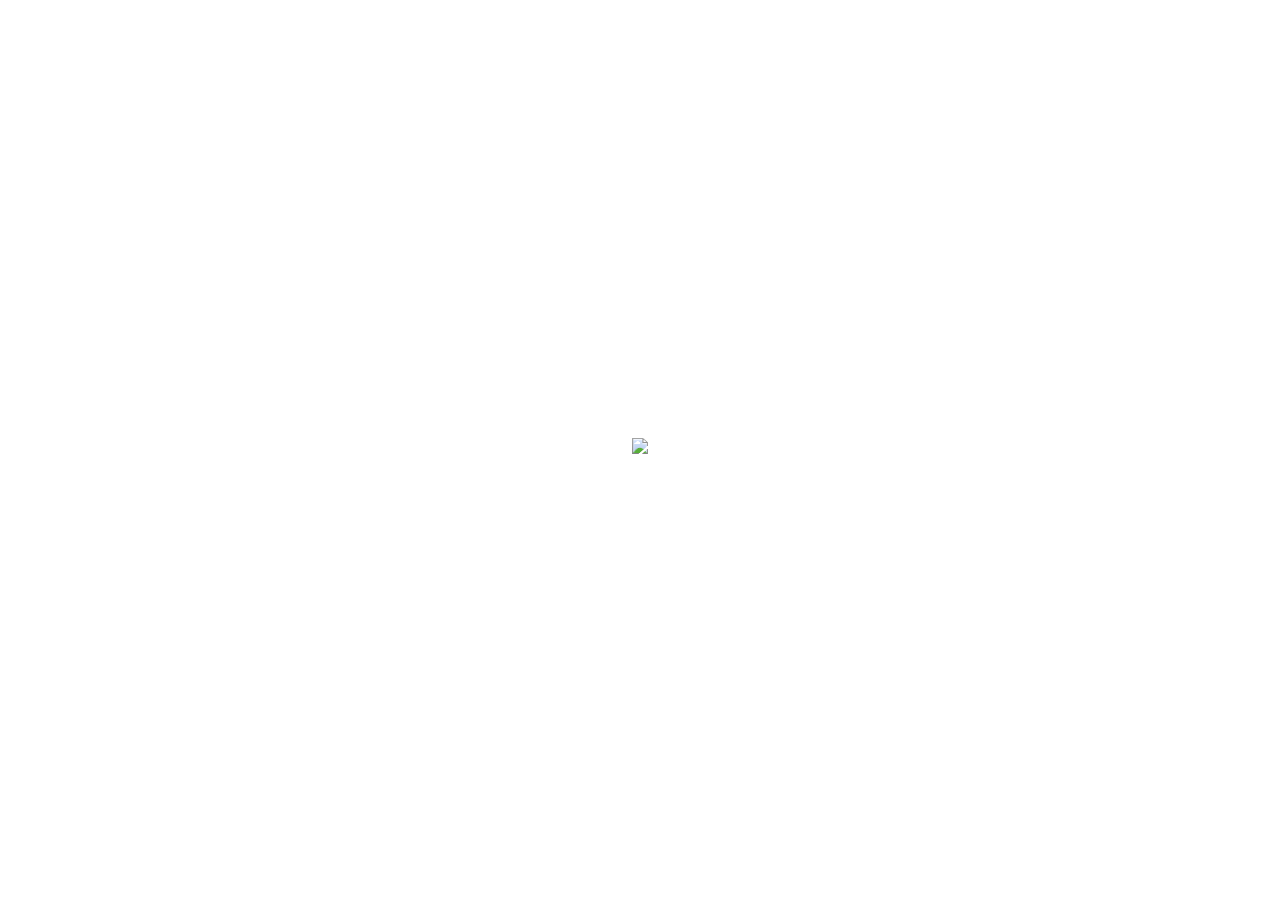
==== b-froggio/index.html @ f0024a96 "Put this in the wrong spot" ====
<!DOCTYPE html>
<html lang="en">
  <head>
    <script src="https://ajax.aspnetcdn.com/ajax/jQuery/jquery-3.5.0.min.js"></script>
    <link
      href="https://fonts.googleapis.com/css2?family=Roboto+Slab&display=swap"
      rel="stylesheet"
    />

    <style>
      body {
        background: rgba(0, 0, 0, 0);
        margin: 0;
        padding: 0;
      }

      #container {
        width: 100%;
        color: #ffffff;
        text-align: center;
        font-size: 15vw;
        font-family: "Roboto Slab", serif;
      }

      img {
        margin-top: 1vw;
        width: 100%;
      }
    </style>
  </head>
  <body>
    <div id="container">
      presented by<br />
      <img src="images/compycore.png" />
    </div>
  </body>

  <script>
    $(document).ready(verticallyCenter);
    $(window).resize(verticallyCenter);

    function verticallyCenter() {
      $("#container").css({
        position: "absolute",
        left: "50%",
        top: "50%",
        "margin-left": -$("#container").outerWidth() / 2,
        "margin-top": -$("#container").outerHeight() / 2
      });
    }

    setInterval(function() {
        $("#container").fadeToggle(2000, function() {});
    }, 30 * 1000);
  </script>
</html>
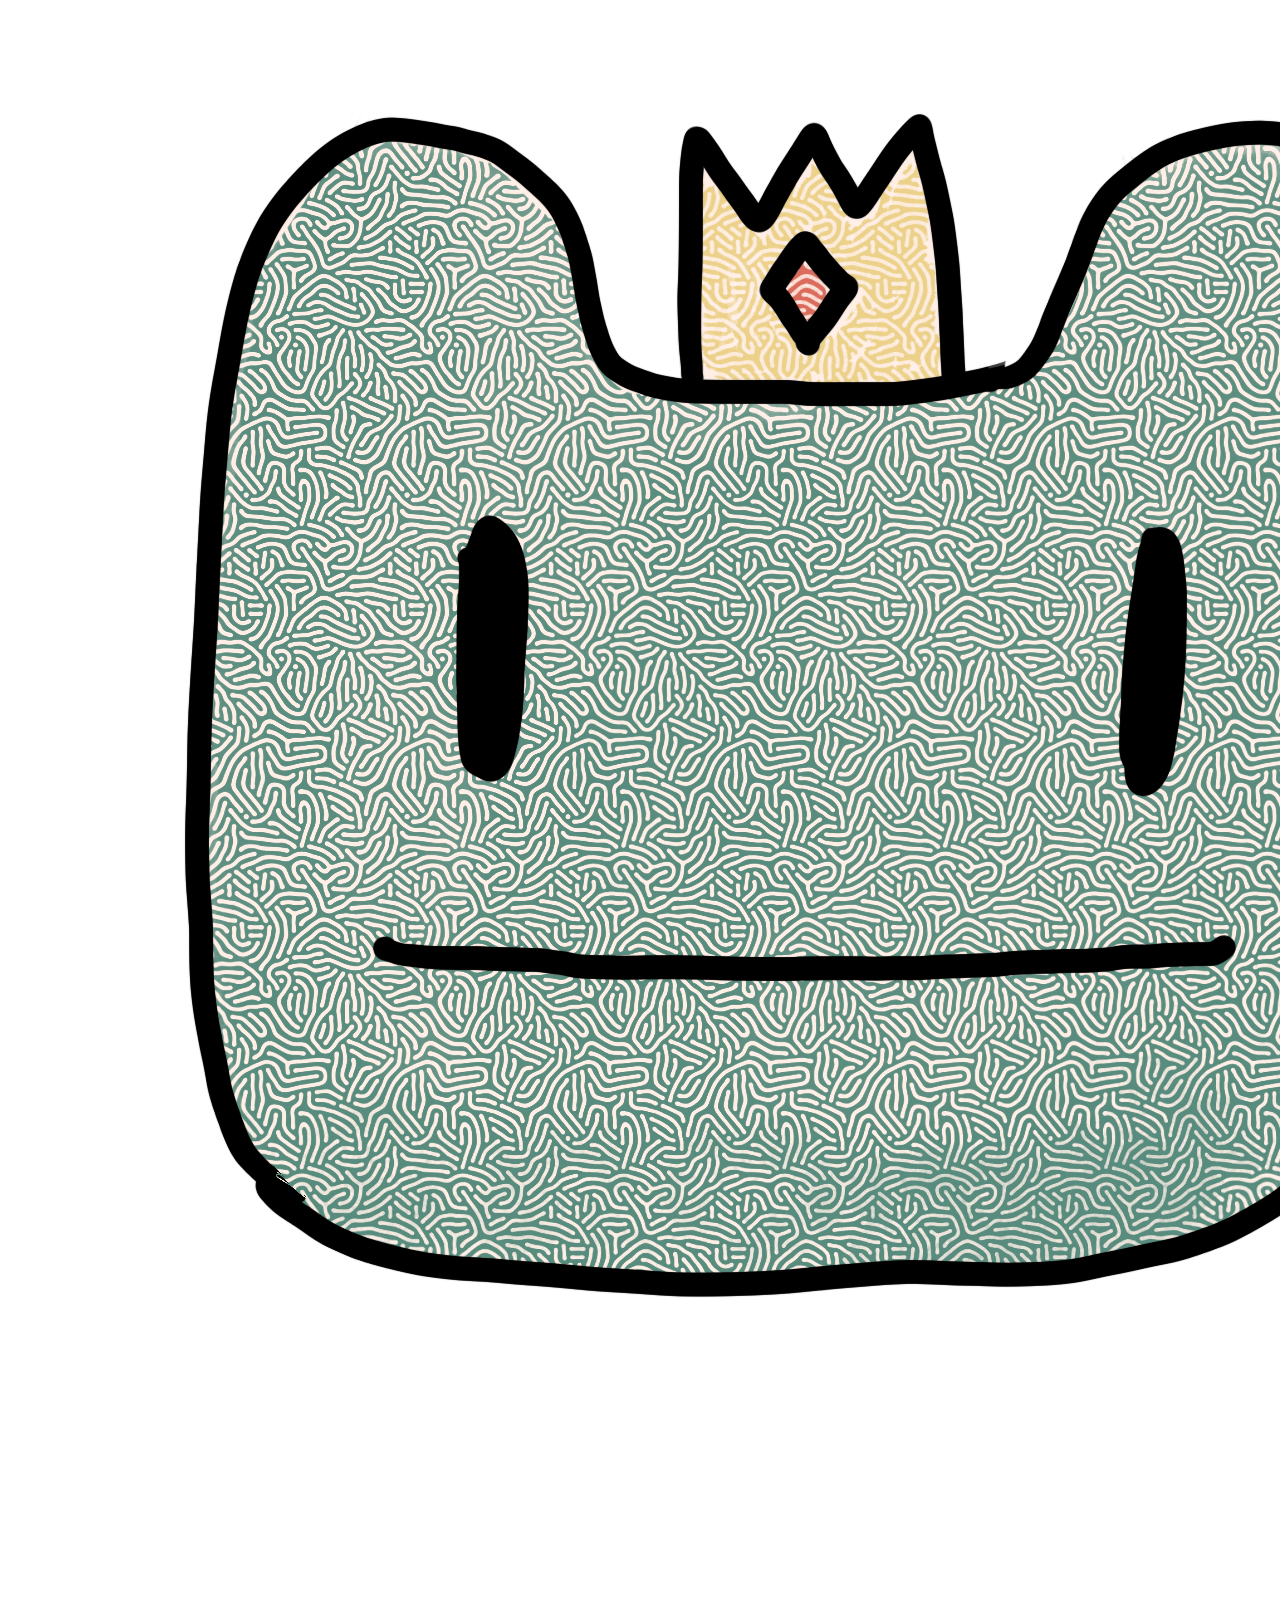
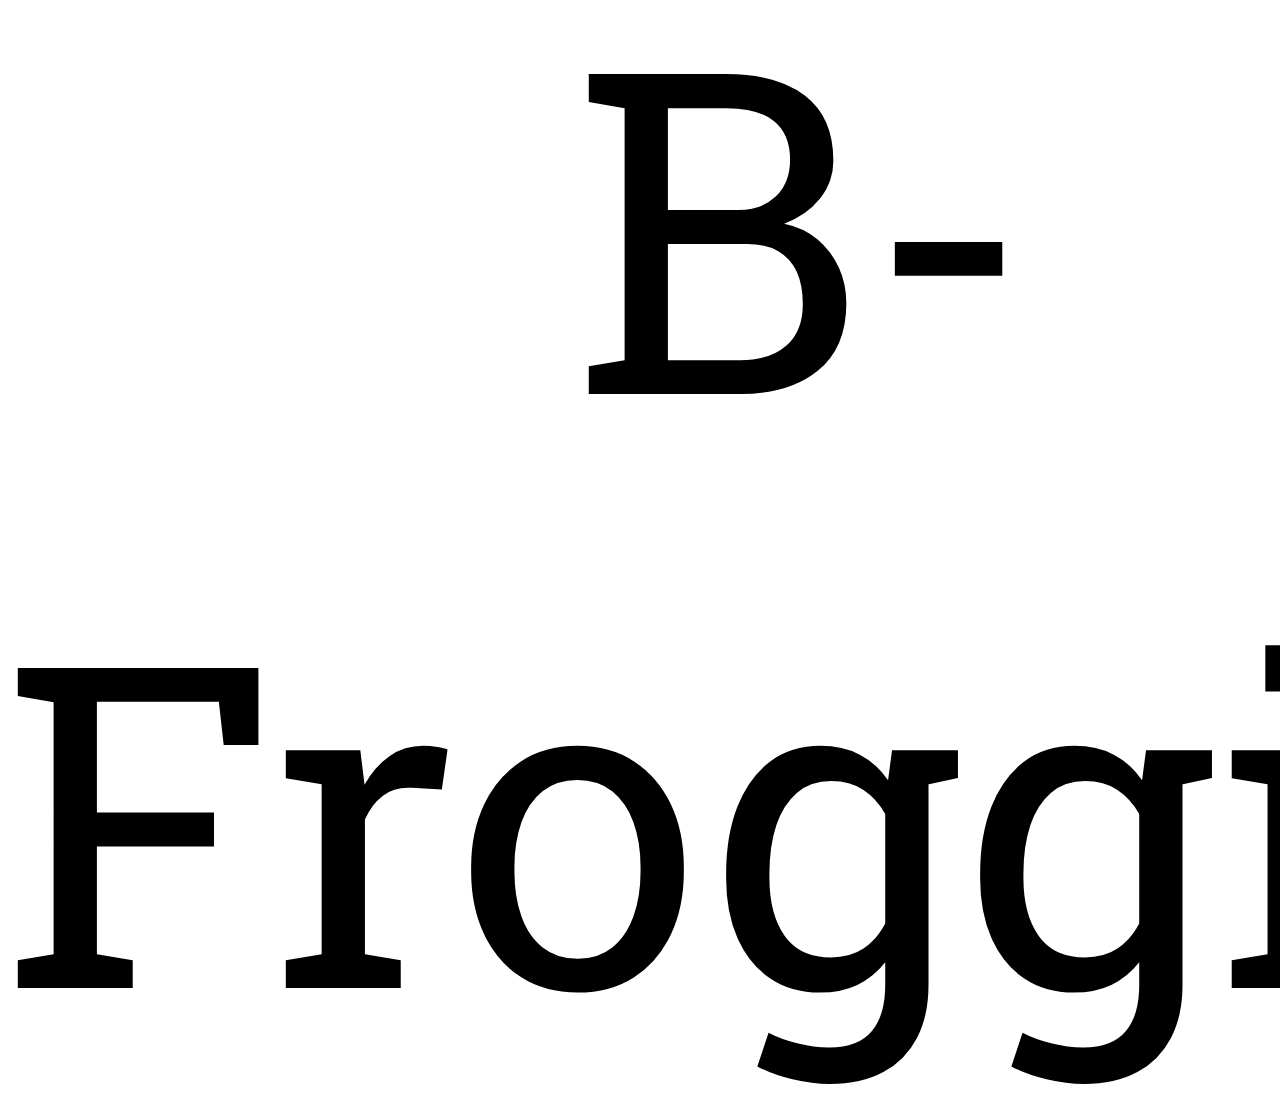
==== commit f1df6759: "A couple steps" ====
--- a/b-froggio/index.html
+++ b/b-froggio/index.html
@@ -15,23 +15,24 @@
       }
 
       #container {
+        height: 100%;
         width: 100%;
-        color: #ffffff;
+        color: #000000;
         text-align: center;
-        font-size: 15vw;
+        font-size: 50vh;
+        vertical-align: middle;
+        display: table-cell;
         font-family: "Roboto Slab", serif;
       }
 
       img {
-        margin-top: 1vw;
-        width: 100%;
+        height: 80%;
       }
     </style>
   </head>
   <body>
     <div id="container">
-      presented by<br />
-      <img src="images/compycore.png" />
+      <div id="avatar"><img src="images/avatar.png" /></div><div>B-Froggio</div>
     </div>
   </body>
 
@@ -48,9 +49,5 @@
         "margin-top": -$("#container").outerHeight() / 2
       });
     }
-
-    setInterval(function() {
-        $("#container").fadeToggle(2000, function() {});
-    }, 30 * 1000);
   </script>
 </html>
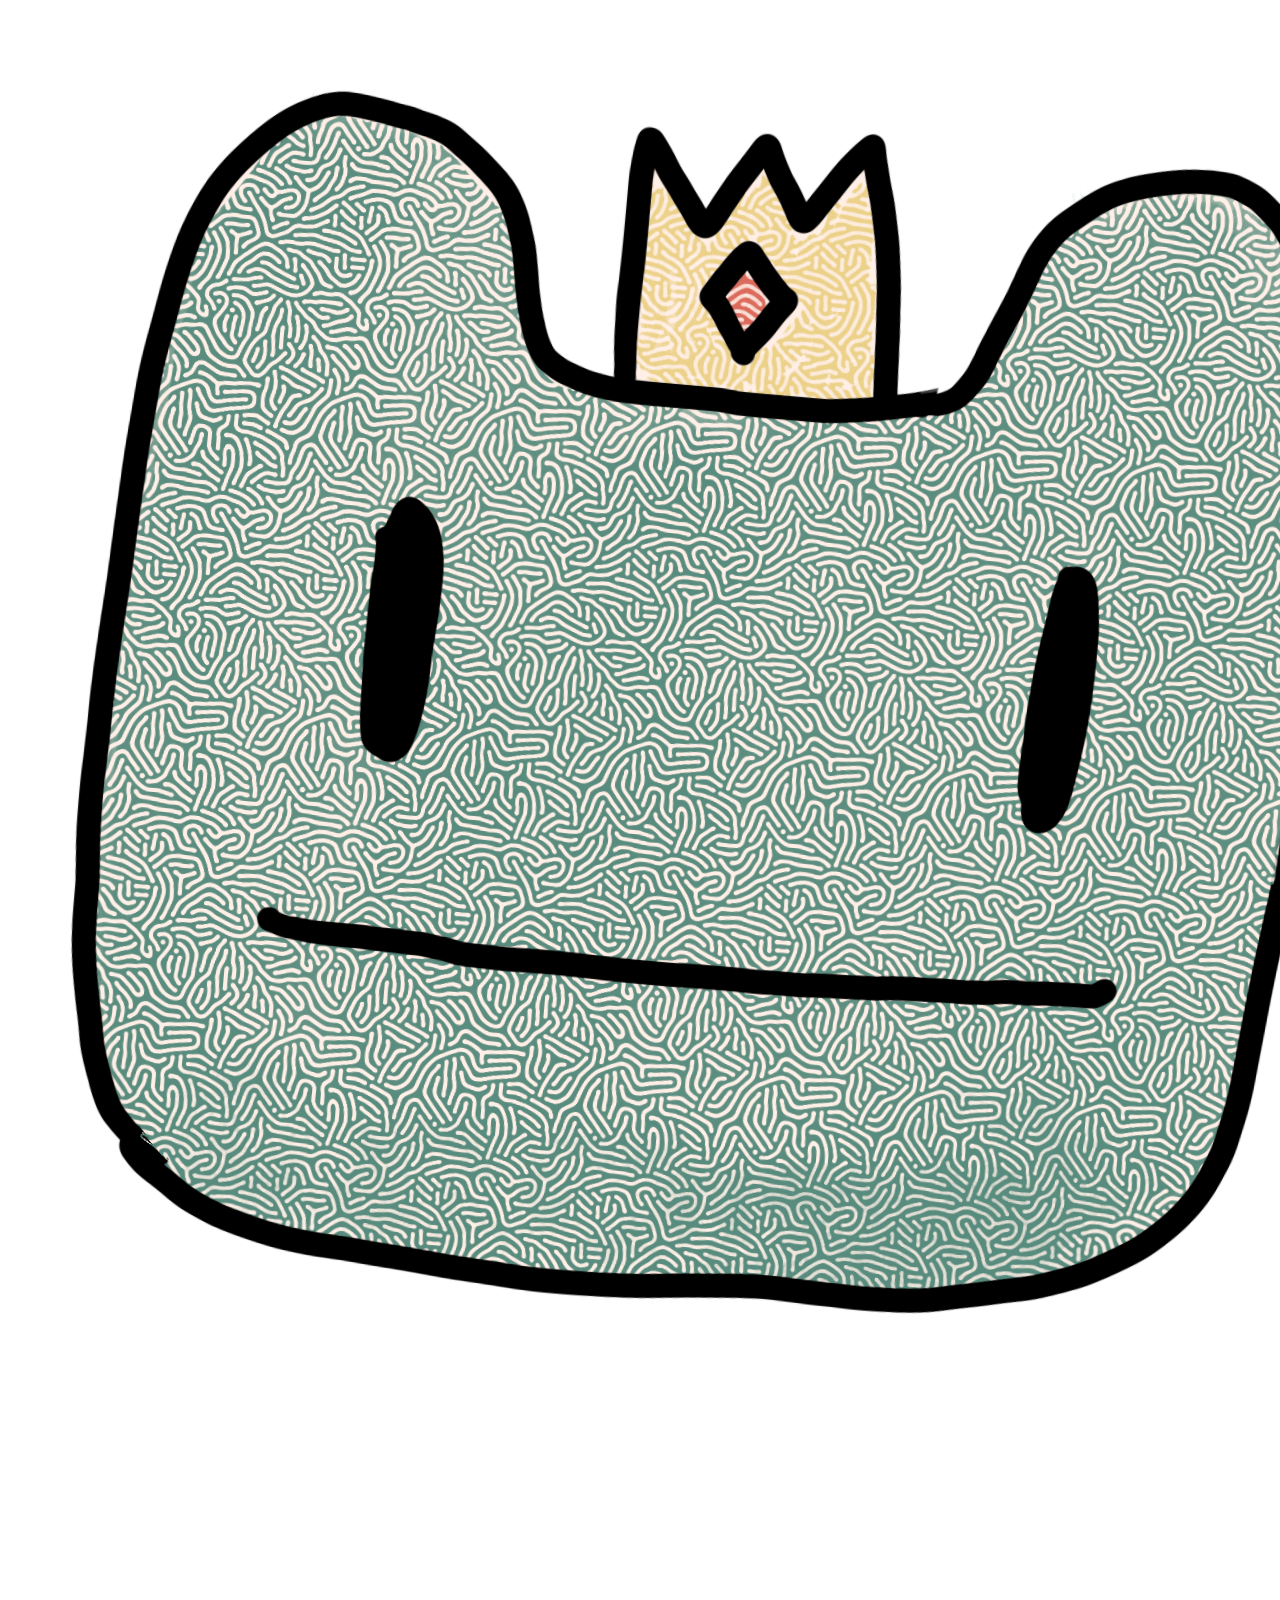
==== commit fcb6d678: "Working but maybe needs a logo redraw" ====
--- a/b-froggio/index.html
+++ b/b-froggio/index.html
@@ -3,50 +3,70 @@
   <head>
     <script src="https://ajax.aspnetcdn.com/ajax/jQuery/jquery-3.5.0.min.js"></script>
     <link
-      href="https://fonts.googleapis.com/css2?family=Roboto+Slab&display=swap"
+      href="https://fonts.googleapis.com/css2?family=Modak&display=swap"
       rel="stylesheet"
     />
 
     <style>
       body {
         background: rgba(0, 0, 0, 0);
-        margin: 0;
-        padding: 0;
+        color: #ffffff;
+        overflow: hidden;
       }
 
-      #container {
-        height: 100%;
-        width: 100%;
-        color: #000000;
-        text-align: center;
-        font-size: 50vh;
-        vertical-align: middle;
-        display: table-cell;
-        font-family: "Roboto Slab", serif;
+      #username {
+        vertical-align: top;
+        margin-left: 2vw;
+        font-size: 75vh;
+        font-family: "Modak", cursive;
       }
 
-      img {
-        height: 80%;
+      .animated {
+        -webkit-animation-duration: 2s;
+        animation-duration: 2s;
+        -webkit-animation-fill-mode: both;
+        animation-fill-mode: both;
+        animation-iteration-count: infinite;
+        -moz-animation-iteration-count: infinite;
+        -webkit-animation-iteration-count: infinite;
+        -o-animation-iteration-count: infinite;
+      }
+
+      @keyframes wobble {
+        0% {
+          transform: rotate(5deg);
+        }
+        50% {
+          transform: rotate(-5deg);
+        }
+        100% {
+          transform: rotate(5deg);
+        }
+      }
+
+      .wobble {
+        -webkit-animation-name: wobble;
+        animation-name: wobble;
       }
     </style>
   </head>
   <body>
-    <div id="container">
-      <div id="avatar"><img src="images/avatar.png" /></div><div>B-Froggio</div>
-    </div>
+    <center>
+      <img id="avatar" class="animated wobble" src="images/avatar.png" /><span
+        id="username"
+        >B-Froggio</span
+      >
+    </center>
   </body>
 
   <script>
-    $(document).ready(verticallyCenter);
-    $(window).resize(verticallyCenter);
+    $(document).ready(positionAvatar);
+    $(window).resize(positionAvatar);
 
-    function verticallyCenter() {
-      $("#container").css({
-        position: "absolute",
-        left: "50%",
-        top: "50%",
-        "margin-left": -$("#container").outerWidth() / 2,
-        "margin-top": -$("#container").outerHeight() / 2
+    function positionAvatar() {
+      $("#avatar").css({
+        height: window.innerHeight * 0.8,
+        "margin-top": window.innerHeight * 0.1
       });
     }
   </script>
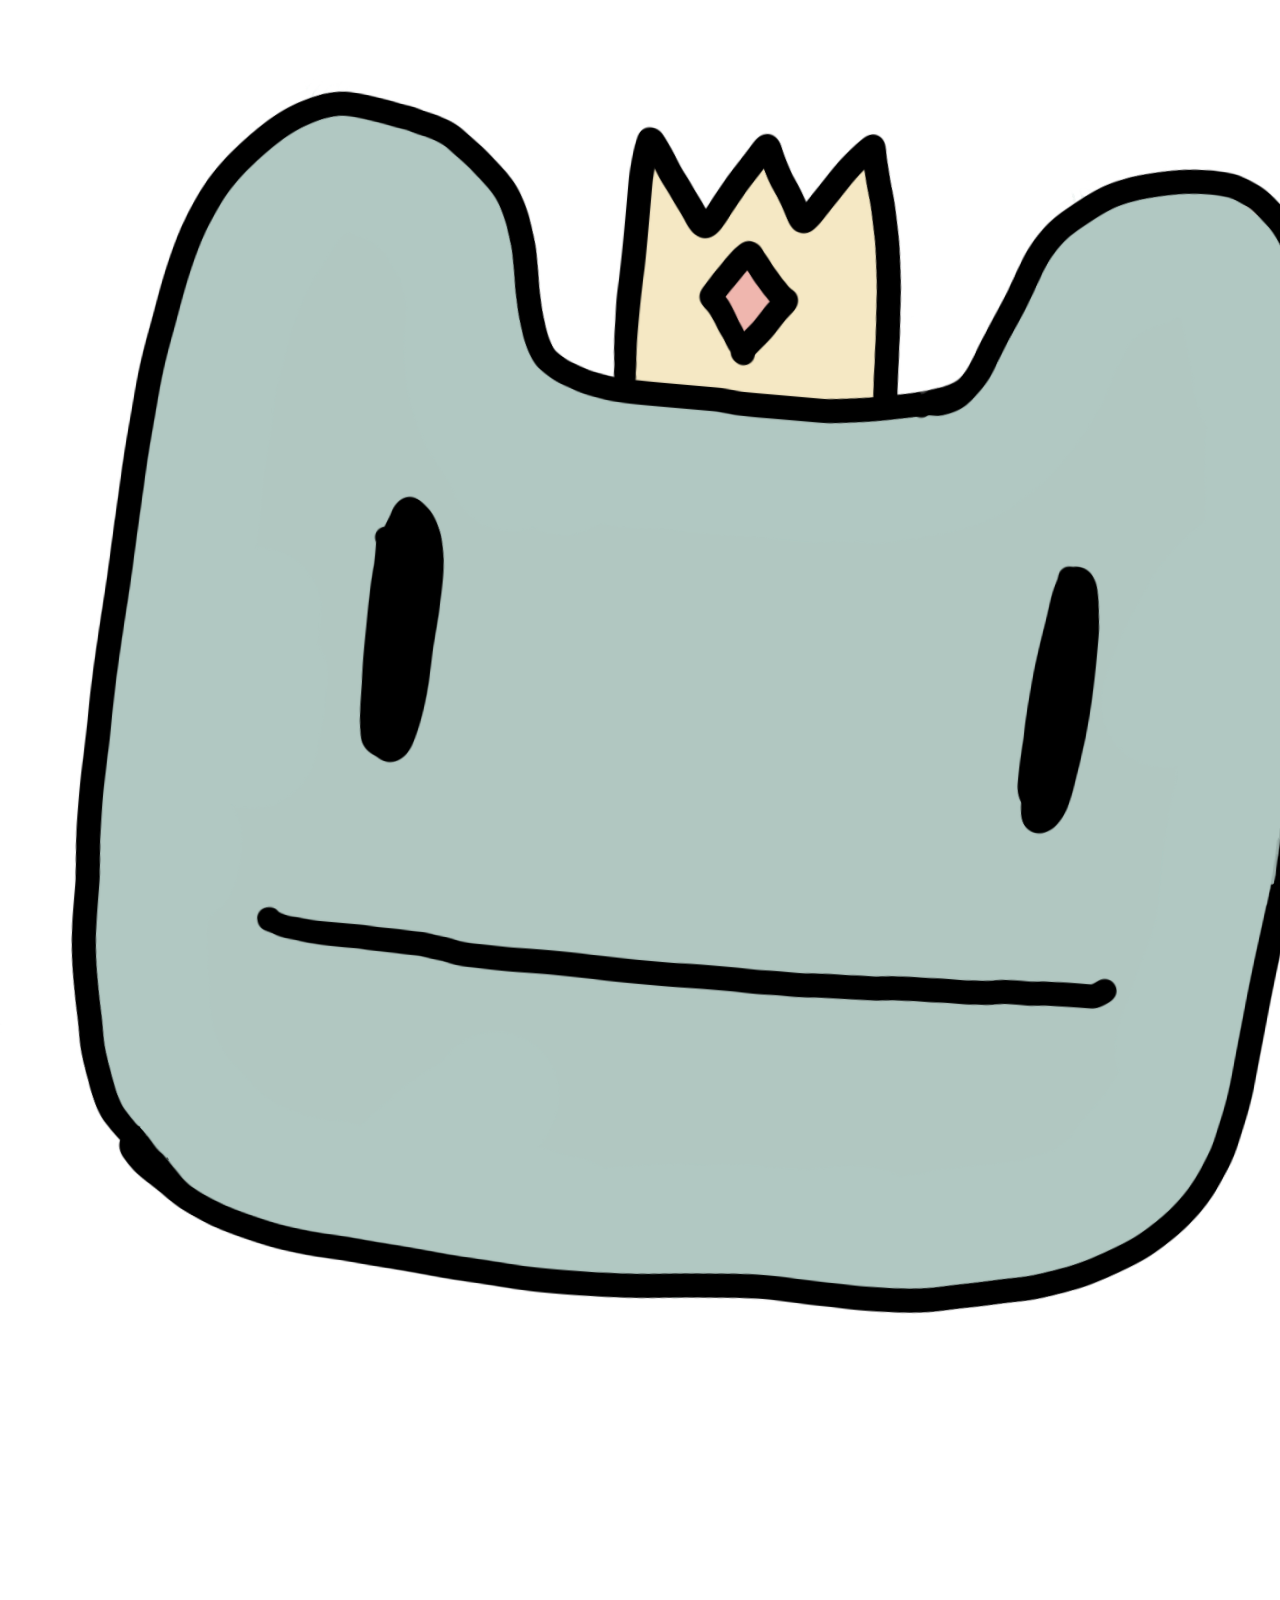
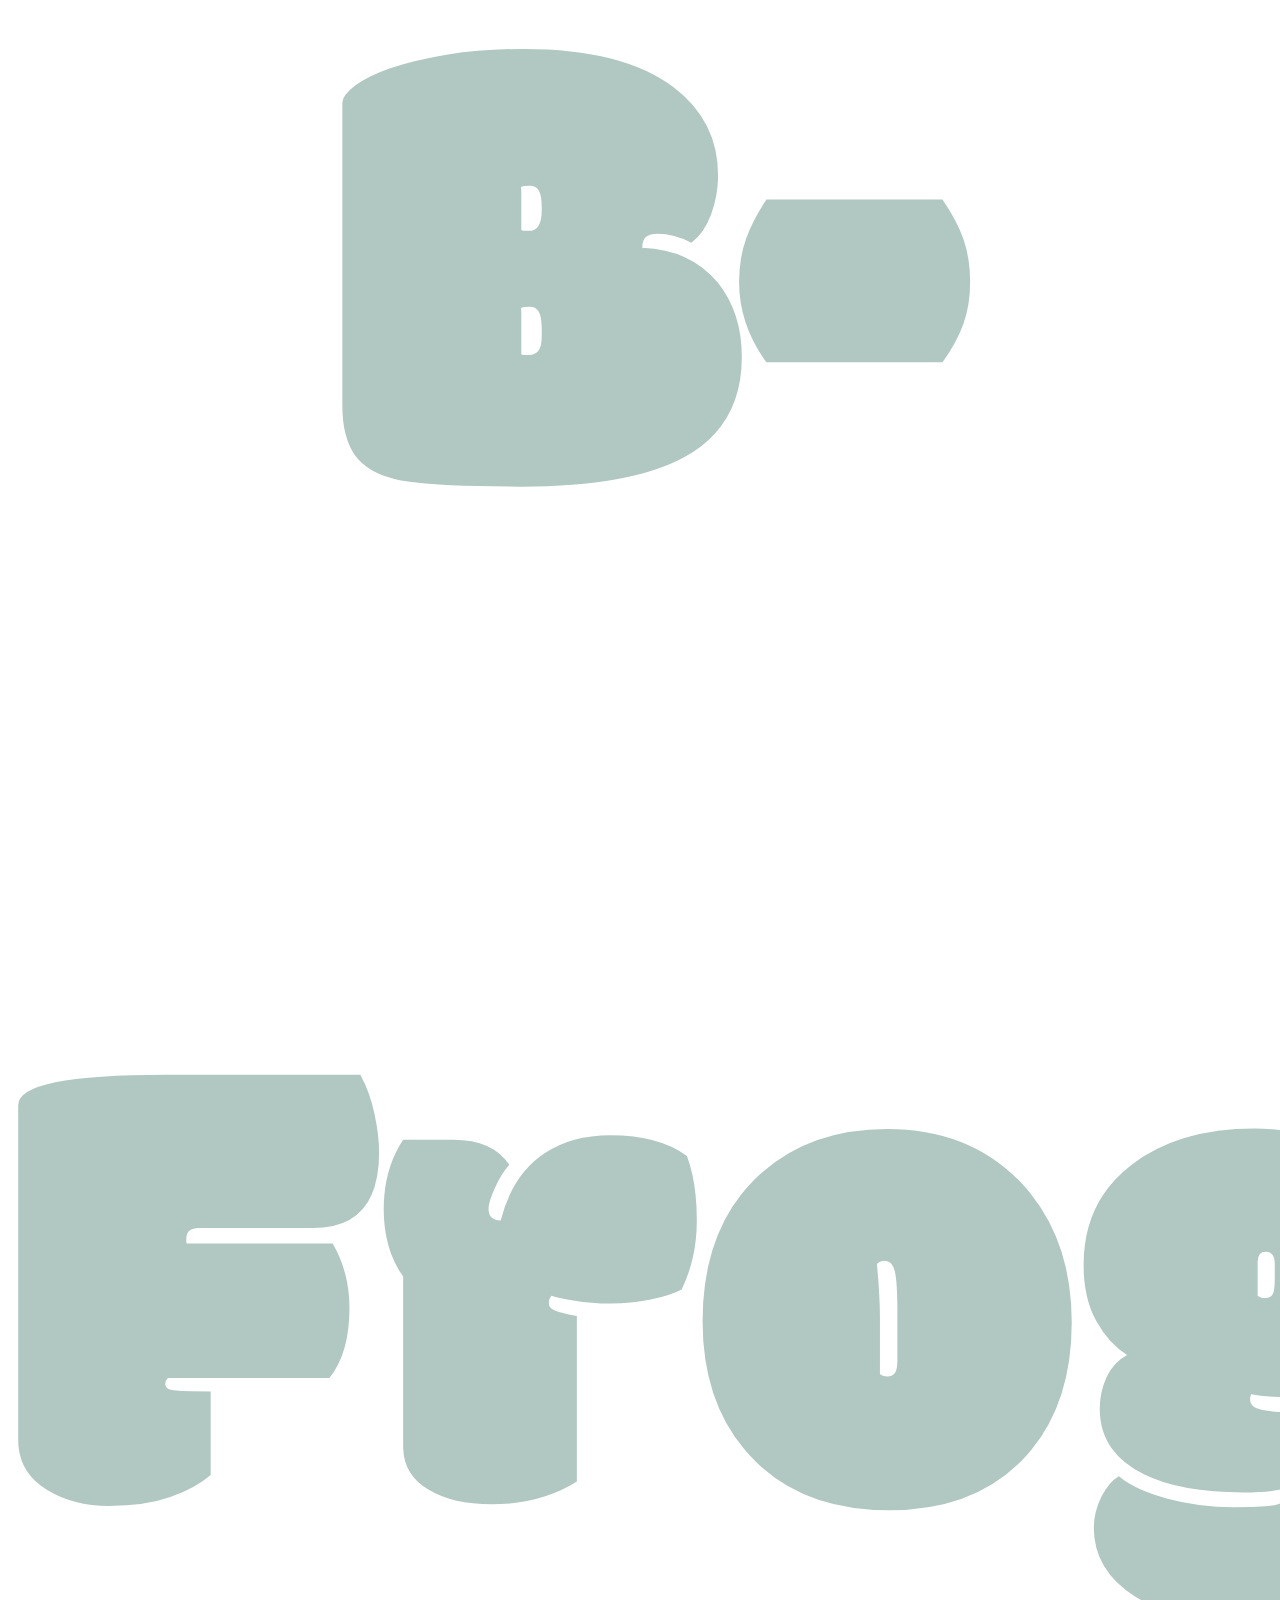
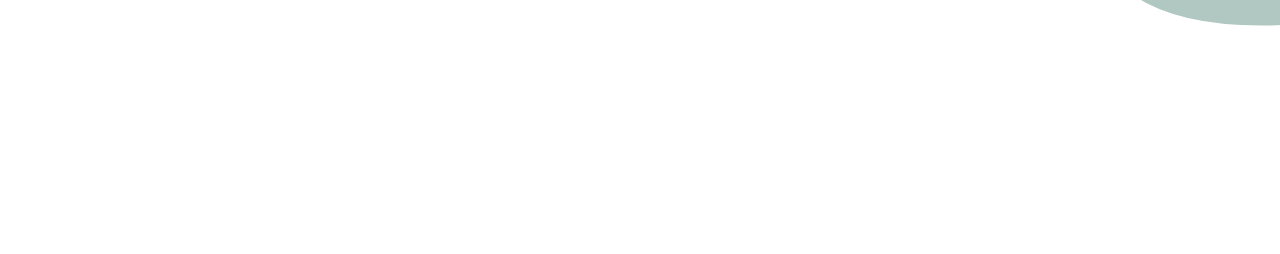
==== commit 7a86b0d5: "Matching text color to frog" ====
--- a/b-froggio/index.html
+++ b/b-froggio/index.html
@@ -10,7 +10,6 @@
     <style>
       body {
         background: rgba(0, 0, 0, 0);
-        color: #ffffff;
         overflow: hidden;
       }
 
@@ -19,6 +18,7 @@
         margin-left: 2vw;
         font-size: 75vh;
         font-family: "Modak", cursive;
+	color: #B1C7C1;
       }
 
       .animated {
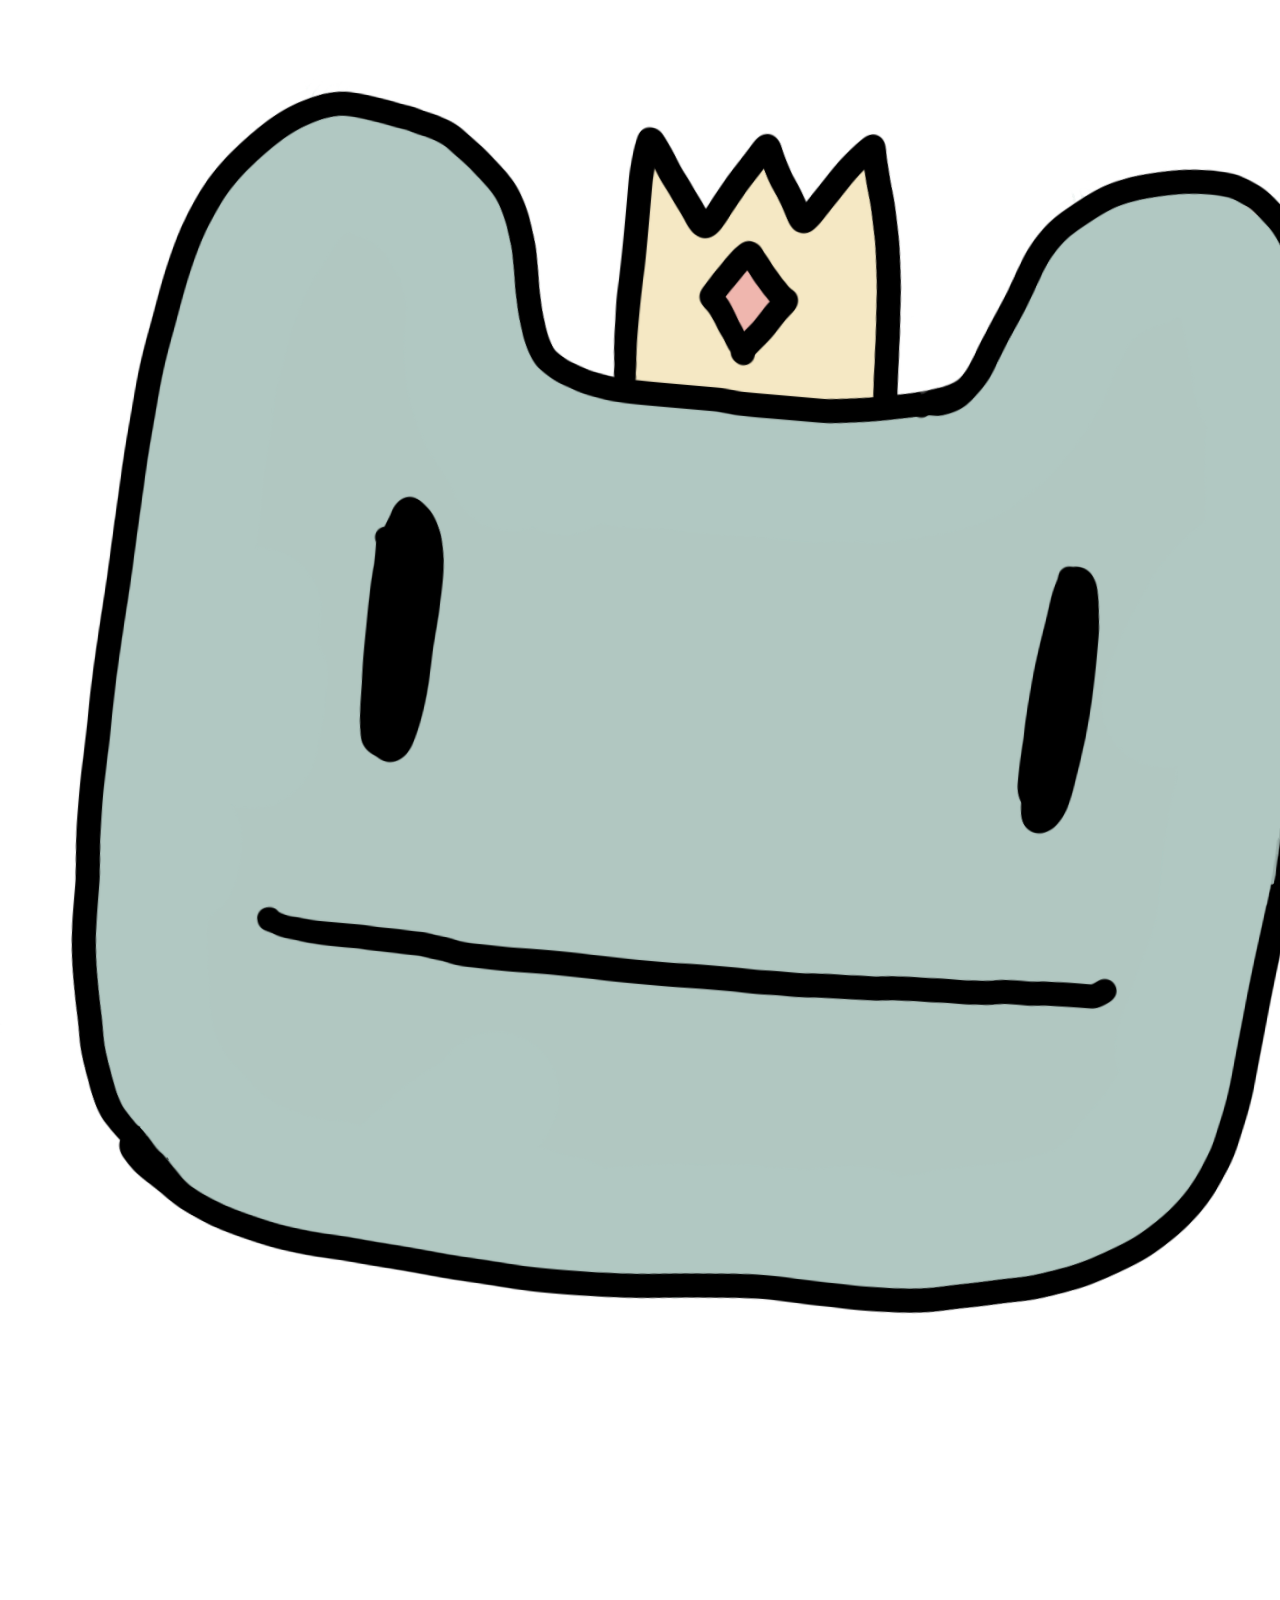
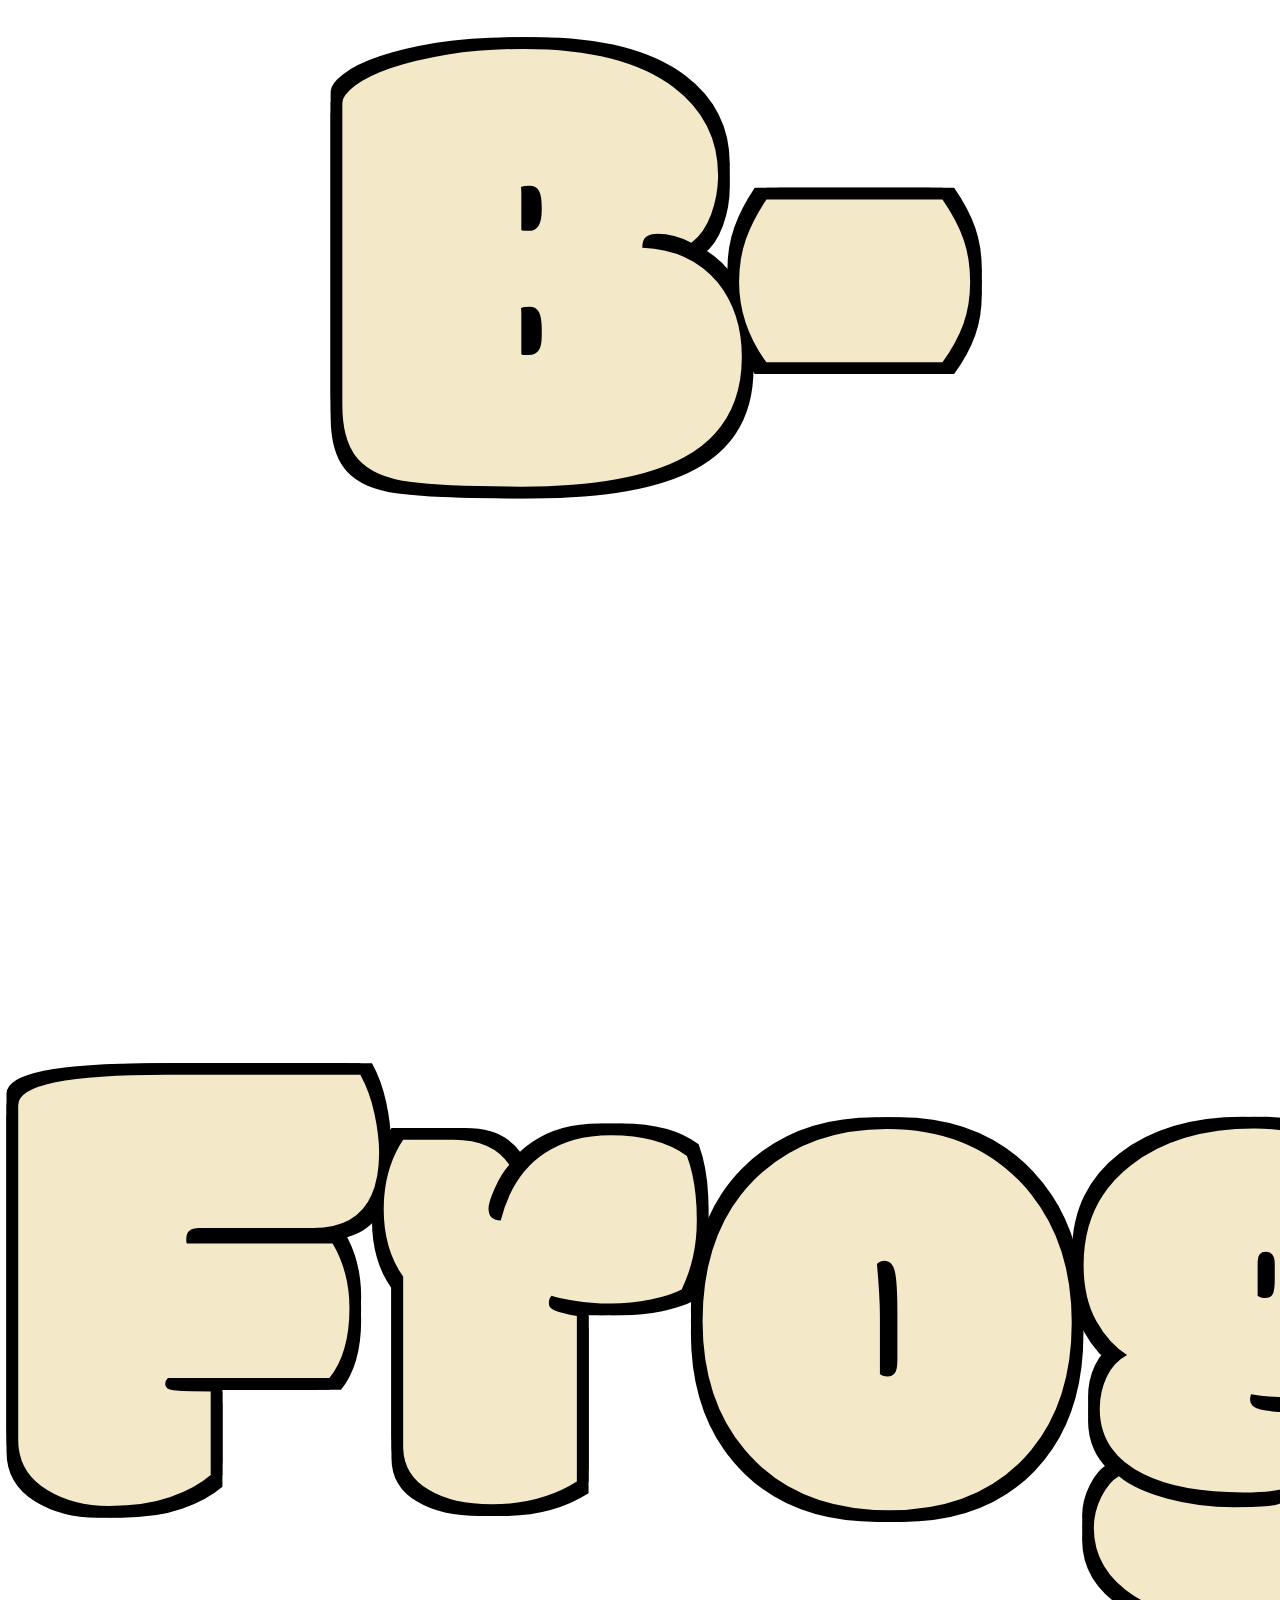
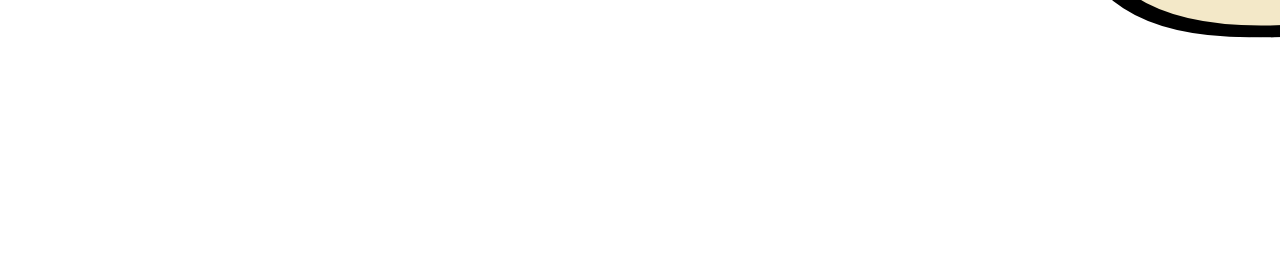
==== commit 2e39b782: "Making a waiting screen and tweaking the display of my username" ====
--- a/b-froggio/index.html
+++ b/b-froggio/index.html
@@ -18,7 +18,10 @@
         margin-left: 2vw;
         font-size: 75vh;
         font-family: "Modak", cursive;
-	color: #B1C7C1;
+        color: #f3e8c8;
+        text-shadow: -1.3vh -1.3vh 0 #000, 0 -1.3vh 0 #000, 1.3vh -1.3vh 0 #000,
+          1.3vh 0 0 #000, 1.3vh 1.3vh 0 #000, 0 1.3vh 0 #000,
+          -1.3vh 1.3vh 0 #000, -1.3vh 0 0 #000;
       }
 
       .animated {
